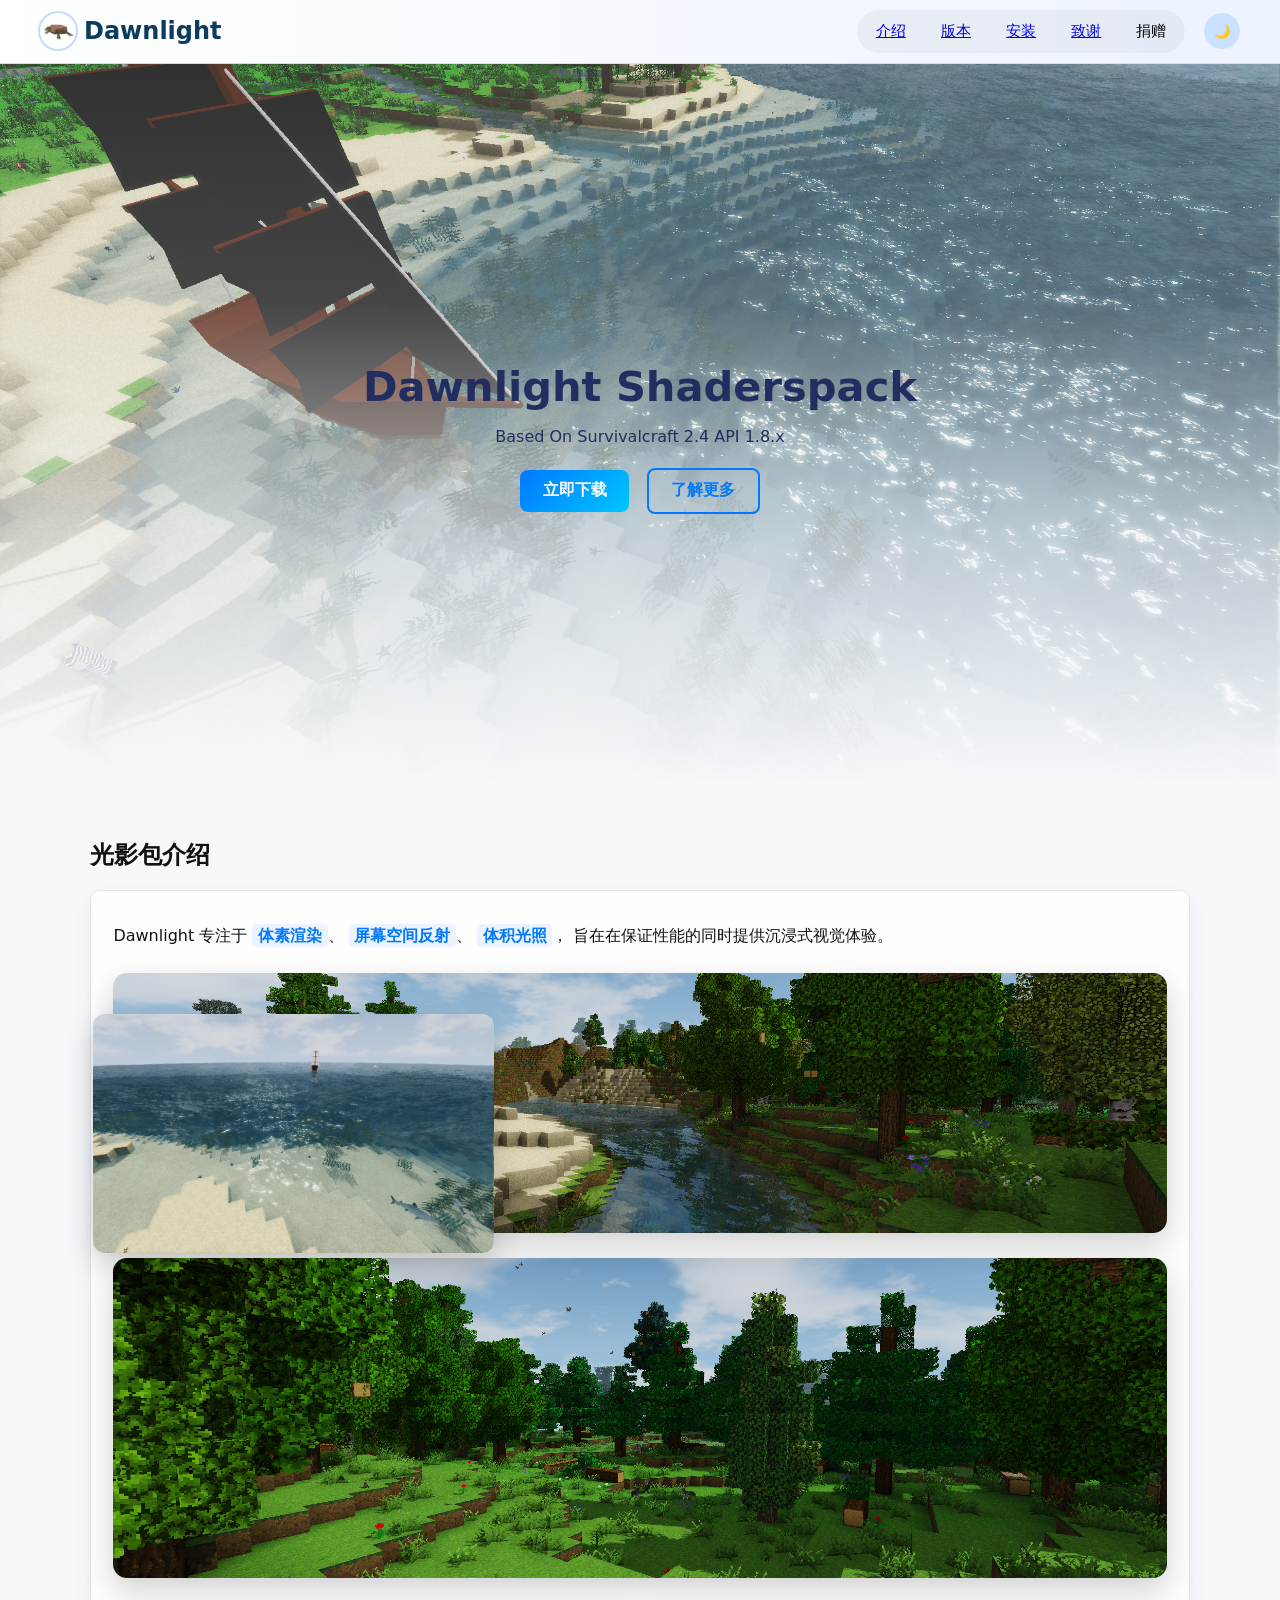
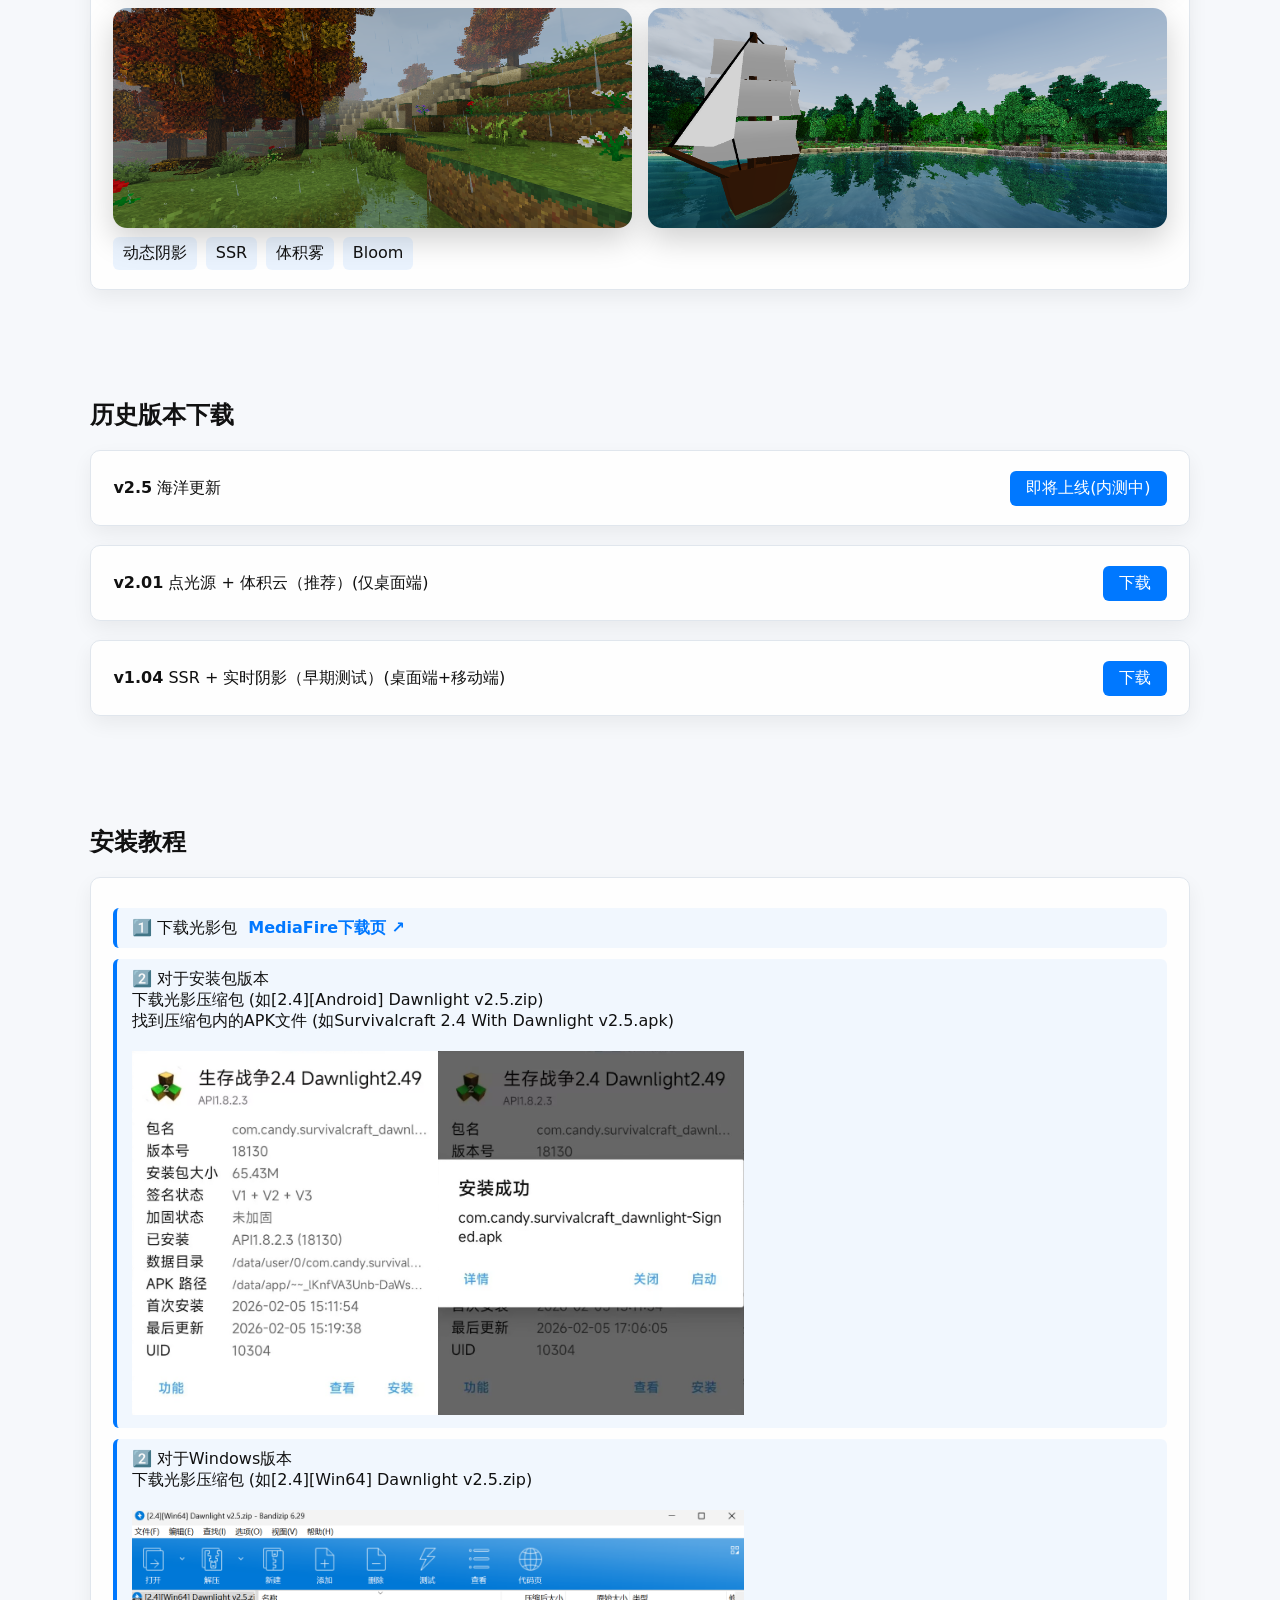
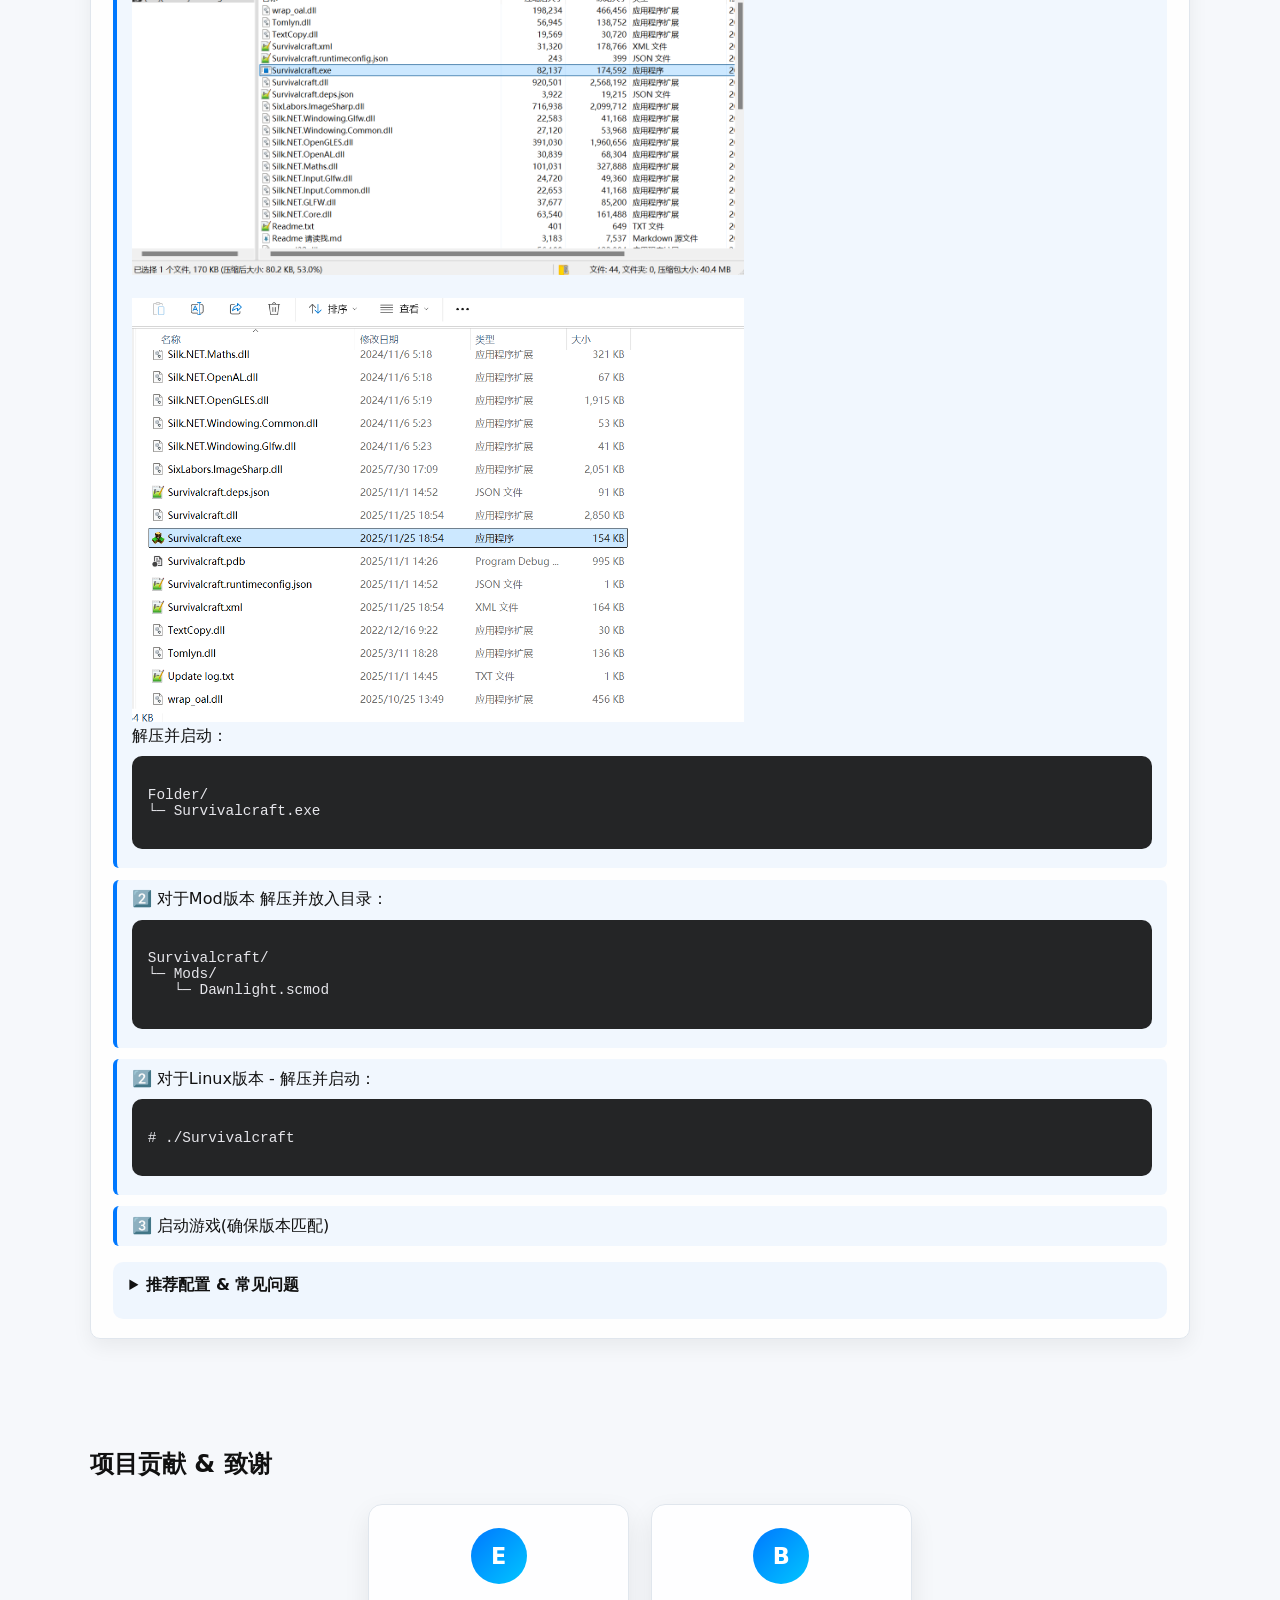
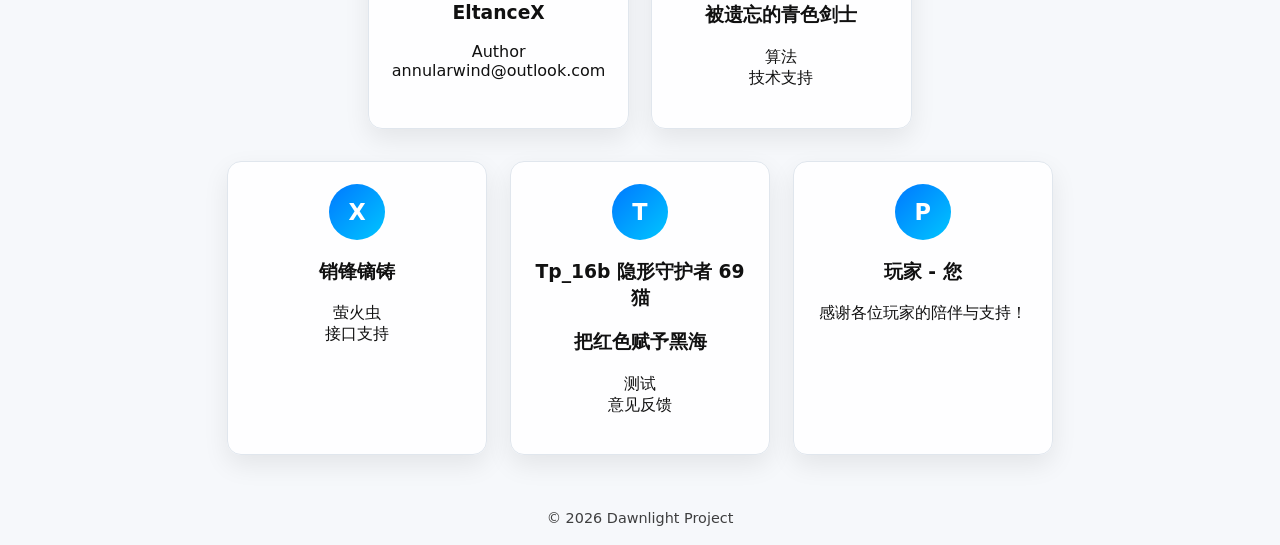
==== html/index.html @ 961d0b9d "Dawnlight Webpage" ====
<!DOCTYPE html>
<html lang="zh-CN">
<head>
  <meta charset="UTF-8">
  <title>Dawnlight 光影包</title>
  <link rel="stylesheet" href="/css/styles.css">
  <link rel="icon" href="/icon/favicon.ico" type="image/x-icon">
</head>

<body>
<header class="topbar">
  <div class="topbar-inner">
<div class="topbar-left">
  <a class="logo" href="#">
    <img src="/icon/icon.png" alt="VoxelShader Logo">
    <span>Dawnlight</span>
  </a>
</div>

<div class="topbar-right">
  <nav class="nav">
    <a href="#intro">介绍</a>
    <a href="#versions">版本</a>
    <a href="#install">安装</a>
    <a href="#team">致谢</a>
    <button class="nav-btn" id="modsBtn">捐赠</button>
  </nav>
  <button class="theme-switch" id="themeToggle" aria-label="切换主题">
    🌙
  </button>
</div>
  </div>
</header>

<main>
  <!-- Hero -->
  <section class="hero">
    <div class="hero-inner fade-in" style="color: #212e5f;">
      <h1>Dawnlight Shaderspack</h1>
      <p>Based On Survivalcraft 2.4 API 1.8.x</p>
      <div class="btn-group">
        <a class="btn primary" href="#versions">立即下载</a>
        <a class="btn outline" href="#intro">了解更多</a>
      </div>
    </div>
  </section>

  <!-- Intro -->
  <section id="intro" class="section fade-in">
    <h2>光影包介绍</h2>

    <div class="content-box">
      <p>
        Dawnlight 专注于
        <span class="keyword">体素渲染</span>、
        <span class="keyword">屏幕空间反射</span>、
        <span class="keyword">体积光照</span>，
        旨在在保证性能的同时提供沉浸式视觉体验。
      </p>






          <div class="showcase">
  <!-- 左小右大重叠 -->
  <div class="showcase-overlap">
    <img src="/pictures/demo-1.png" class="img-small">
    <img src="/pictures/demo-2.png" class="img-large">
  </div>

  <!-- 单张大图 -->
  <div class="showcase-single">
    <img src="/pictures/demo-3.png">
  </div>

  <!-- 双图并列 -->
  <div class="showcase-pair">
    <img src="/pictures/demo-4.png">
    <img src="/pictures/demo-5.png">
  </div>
</div>





      <div class="inline-points">
        <div class="inline-point">动态阴影</div>
        <div class="inline-point">SSR</div>
        <div class="inline-point">体积雾</div>
        <div class="inline-point">Bloom</div>
      </div>
    </div>




  </section>

  <!-- Versions -->
  <section id="versions" class="section fade-in">
    <h2>历史版本下载</h2>

    <div class="version-item content-box">
      <div class="version-info">
        <strong>v2.5</strong>
        <span>海洋更新</span>
      </div>
      <a class="download-btn" href="#">即将上线(内测中)</a>
    </div>

    <div class="version-item content-box">
      <div class="version-info">
        <strong>v2.01</strong>
        <span>点光源 + 体积云（推荐）(仅桌面端)</span>
      </div>
      <a class="download-btn" href="https://app.mediafire.com/folder/rivp9vtaty5hr">下载</a>
    </div>

    <div class="version-item content-box">
      <div class="version-info">
        <strong>v1.04</strong>
        <span>SSR + 实时阴影（早期测试）(桌面端+移动端)</span>
      </div>
      <a class="download-btn" href="https://app.mediafire.com/folder/rivp9vtaty5hr">下载</a>
    </div>
  </section>

  <!-- Install -->
  <section id="install" class="section fade-in">
    <h2>安装教程</h2>

    <div class="content-box install-box">

  <div class="sub-block">
    1️⃣ 下载光影包  
    <a href="https://app.mediafire.com/folder/rivp9vtaty5hr" target="_blank" class="ext-link">
      MediaFire下载页 ↗
    </a>
  </div>

  <div class="sub-block">
    2️⃣ 对于安装包版本
    <br>下载光影压缩包 (如[2.4][Android] Dawnlight v2.5.zip)
    <br>找到压缩包内的APK文件 (如Survivalcraft 2.4 With Dawnlight v2.5.apk)
    <br>
    <br><img src="/pictures/apk.png" style="width: 30%;"/><img src="/pictures/apk-installed.png" style="width: 30%;"/>
  </div>

  <div class="sub-block">
    2️⃣ 对于Windows版本
    <br>下载光影压缩包 (如[2.4][Win64] Dawnlight v2.5.zip)
    <br>
    <br><img src="/pictures/Zip-Win.png" style="width: 60%;"/>
    <br>
    <br><img src="/pictures/Folder-Win.png" style="width: 60%;"/>
    <br>解压并启动：
    <pre><code>
Folder/
└─ Survivalcraft.exe
    </code></pre>
  </div>

  <div class="sub-block">
    2️⃣ 对于Mod版本 解压并放入目录：
    <pre><code>
Survivalcraft/
└─ Mods/
   └─ Dawnlight.scmod
    </code></pre>
  </div>

  <div class="sub-block">
    2️⃣ 对于Linux版本 - 解压并启动：
    <pre><code>
# ./Survivalcraft
    </code></pre>
  </div>

  <div class="sub-block">
    3️⃣ 启动游戏(确保版本匹配)
  </div>

  <details class="install-more">
    <summary>推荐配置 & 常见问题</summary>

    <p>推荐配置：</p>
    <pre><code>
CPU:
AMD Ryzen 5 6600H
Intel i5-12500H

内存:
12GB DDR4 3200

显卡:
NVIDIA 1060
AMD RX580
Intel Arc A580

光影配置:
ViewDistance = 368
Shadow = ON
VolumetricLight = ON
WaterEffect = ON
    </code></pre>

    <p> 菜单快捷键: U (暂不支持更改)</p>

    <p> 若视觉上屏幕过亮或对比度过高，可以在设置中切换Tonemapping(色调映射) </p>

    <p>
      若出现性能问题，请参考  
      <a href="https://example.com/faq" target="_blank" class="ext-link">
        性能优化指南 ↗
      </a>
    </p>
  </details>

</div>

  </section>

  <!-- Team -->
  <section id="team" class="section fade-in">
    <h2>项目贡献 & 致谢</h2>

    <div class="team-wrapper">
  <!-- 上排：2 个 -->
  <div class="team-row row-2">
    <div class="team-card">
      <div class="avatar">E</div>
      <h3>EltanceX</h3>
      <p>Author<br>annularwind@outlook.com</p>
    </div>

    <div class="team-card">
      <div class="avatar">B</div>
      <h3>被遗忘的青色剑士</h3>
      <p>算法<br>技术支持</p>
    </div>
  </div>

  <!-- 下排：3 个 -->
  <div class="team-row row-3">
    <div class="team-card">
      <div class="avatar">X</div>
      <h3>销锋镝铸</h3>
      <p>萤火虫<br>接口支持</p>
    </div>

    <div class="team-card">
      <div class="avatar">T</div>
      <h3>Tp_16b 隐形守护者 69猫</h3>
      <h3>把红色赋予黑海</h3>
      <p>测试<br>意见反馈</p>
    </div>

    <div class="team-card">
      <div class="avatar">P</div>
      <h3>玩家 - 您</h3>
      <p>感谢各位玩家的陪伴与支持！<br></p>
    </div>
  </div>
</div>

  </section>
</main>

<div class="modal-overlay" id="modsModal">
  <div class="modal">
    <div class="modal-header">
      <h2>捐赠</h2>
      <button class="modal-close" id="closeModal">✕</button>
    </div>

    <div class="modal-body">

      <button class="expand-btn" id="expandList2">
        展开赞赏码 ▼
      </button>

      <div class="mods-list" id="modsList2">
        <div class="mod-item">
          <img src="/pictures/donate.jpg" style="width: 200px; height: 200px;"/>
        </div>
      </div>

    </div>

    <div class="modal-body">

      <button class="expand-btn" id="expandList">
        展开赞赏列表(不定期更新) ▼
      </button>

      <div class="mods-list" id="modsList">
        <div class="mod-item">
          <strong>VoxelPhysics</strong>
          <span>-</span>
          <span>1970-01-01</span>
        </div>

        <!-- <div class="mod-item">
          <strong>DynamicWeather</strong>
          <span>v1.4.3</span>
          <span>2025-12-02</span>
        </div>

        <div class="mod-item">
          <strong>UltraTerrain</strong>
          <span>v3.0.1</span>
          <span>2026-01-28</span>
        </div> -->
      </div>

    </div>
  </div>
</div>


<footer class="footer">
  © 2026 Dawnlight Project
</footer>

<script>
  const themeToggle = document.getElementById("themeToggle");
  themeToggle.onclick = () => {
    document.body.classList.toggle("dark-theme");
  };

  const observer = new IntersectionObserver(entries => {
    entries.forEach(entry => {
      if (entry.isIntersecting) {
        entry.target.classList.add("show");
      }
    });
  });

  document.querySelectorAll(".fade-in").forEach(el => observer.observe(el));



  const modsBtn = document.getElementById("modsBtn");
const modal = document.getElementById("modsModal");
const closeModal = document.getElementById("closeModal");
const closeModal2 = document.getElementById("closeModal2");
const expandBtn = document.getElementById("expandList");
const expandBtn2 = document.getElementById("expandList2");
const modsList = document.getElementById("modsList");
const modsList2 = document.getElementById("modsList2");

// 打开弹窗
modsBtn.onclick = () => {
  modal.style.display = "flex";
};

// 关闭弹窗
closeModal.onclick = () => {
  modal.style.display = "none";
};

// 点击遮罩关闭
modal.onclick = (e) => {
  if (e.target === modal) {
    modal.style.display = "none";
  }
};

// 展开列表
expandBtn.onclick = () => {
  const isVisible = modsList.style.display === "flex";

  modsList.style.display = isVisible ? "none" : "flex";
  expandBtn.textContent = isVisible
    ? "展开赞赏列表 ▼"
    : "收起赞赏列表 ▲";
};

expandBtn2.onclick = () => {
  const isVisible = modsList2.style.display === "flex";

  modsList2.style.display = isVisible ? "none" : "flex";
  expandBtn2.textContent = isVisible
    ? "展开赞赏码 ▼"
    : "收起赞赏码 ▲";
};

</script>
</body>
</html>
---- css/styles.css ----
/* ===== 基础 ===== */
body {
  margin: 0;
  font-family: "Segoe UI", system-ui, sans-serif;
  background: #f6f8fb;
  color: #111;
  transition: background .3s, color .3s;
}

.dark-theme {
  background: #181820;
  color: #e6e6eb;
}

h1, h2 {
  margin-bottom: 0.8rem;
}

.section {
  max-width: 1100px;
  margin: auto;
  padding: 2.2rem 1.2rem;
}

/* ===== 顶栏 ===== */
.topbar {
  position: sticky;
  top: 0;
  z-index: 100;
  backdrop-filter: blur(10px);
  background: linear-gradient(
    to right,
    rgba(255,255,255,0.92),
    rgba(235,242,255,0.92)
  );
  border-bottom: 1px solid #ddd;
}

.dark-theme .topbar {
  background: linear-gradient(
    to right,
    rgba(24,24,32,0.95),
    rgba(32,32,48,0.95)
  );
  border-color: #333;
}

.topbar-inner {
  max-width: 1200px;
  margin: auto;
  padding: 0.6rem 1rem;
  display: flex;
  justify-content: space-between;
  align-items: center;
}

.logo {
  font-size: 1.5rem;
  font-weight: 700;
  color: #0b3c5d;
  text-decoration: none;
}

.logo {
  display: flex;
  align-items: center;
  gap: 0.5rem;
}

.logo img {
  width: 36px;
  height: 36px;
  border-radius: 50%;
  object-fit: cover;
  box-shadow: 0 0 0 2px rgba(0,120,255,0.25);
}

.dark-theme .logo {
  color: #66cfff;
}

.topbar-right {
  display: flex;
  align-items: center;
  gap: 0.6rem;
}

.dark-theme .nav {
  background: rgba(255,255,255,0.06);
}

/* 导航整体 */
.nav {
  display: flex;
  gap: 0.4rem;
  padding: 0.25rem;
  border-radius: 999px;
  background: rgba(0,0,0,0.04);
}

/* 导航按钮 */
.nav a {
  padding: 0.45rem 0.9rem;
  border-radius: 999px;
  font-size: 0.95rem;
  transition: background .2s, color .2s;
}

.nav a:hover {
  background: rgba(0,120,255,0.18);
  color: #0078ff;
}

.nav-btn {
  padding: 0.45rem 0.9rem;
  border-radius: 999px;
  border: none;
  font-size: 0.95rem;
  background: transparent;
  /* background: rgba(0,120,255,0.15); */
  /* color: #0078ff; */
  cursor: pointer;
  transition: background .2s, transform .15s;
}

.nav-btn:hover {
  color: #0078ff;
  background: rgba(0,120,255,0.25);
  transform: translateY(-1px);
}

/* ===== 主题切换按钮 ===== */
.theme-switch {
  margin-left: 0.6rem;
  width: 36px;
  height: 36px;
  border-radius: 50%;
  border: none;
  background: rgba(0,120,255,0.15);
  color: #0078ff;
  cursor: pointer;
  transition: transform .15s, background .2s;
}

.theme-switch:hover {
  transform: rotate(10deg);
  background: rgba(0,120,255,0.25);
}

.hero {
  position: relative;
  min-height: 80vh;
  background:
    url("/pictures/Survivalcraft-Dawnlight.png") center / cover no-repeat;
  display: flex;
  align-items: center;
  justify-content: center;
  text-align: center;
  overflow: hidden;
}

/* 白色渐变遮挡层 */
.hero::before {
  content: "";
  position: absolute;
  inset: 0;
  background: linear-gradient(
    to bottom,
    #f6f8fb2c,
    #f6f8fb42,
    #f6f8fbb5,
    #f6f8fb
  );
  z-index: 0;
}

.hero-inner {
  position: relative;
  z-index: 1;
  color: #111;
}

.dark-theme .hero::before {
  background: linear-gradient(
    to bottom,
    rgba(24,24,32,0.2),
    rgba(24,24,32,0.7),
    rgba(24,24,32,0.95)
  );
}

.dark-theme .hero-inner {
  color: #fff;
}


.hero-inner h1 {
  font-size: 2.6rem;
}

/* ===== 按钮 ===== */
.btn {
  padding: 0.65rem 1.4rem;
  border-radius: 8px;
  font-weight: 600;
  text-decoration: none;
  margin: 0.4rem;
  display: inline-block;
}

.btn.primary {
  background: linear-gradient(135deg, #0078ff, #00c6ff);
  color: #fff;
}

.btn.primary:hover {
  box-shadow: 0 10px 26px rgba(0,120,255,0.5);
}

.btn.outline {
  border: 2px solid #0078ff;
  color: #0078ff;
}

/* ===== 内容容器 ===== */
.content-box {
  background: rgba(255,255,255,0.85);
  border: 1px solid #e0e6ed;
  border-radius: 10px;
  padding: 1.2rem 1.4rem;
  margin: 1.2rem 0;
  box-shadow: 0 8px 20px rgba(0,0,0,0.06);
}

.dark-theme .content-box {
  background: rgba(32,32,44,0.85);
  border-color: #2f3440;
}


/* ===== 强调 ===== */
.keyword {
  color: #0078ff;
  font-weight: 600;
  background: rgba(0,120,255,0.08);
  padding: 0.1em 0.35em;
  border-radius: 4px;
}




.showcase {
  display: flex;
  flex-direction: column;
  gap: 1.6rem;
  margin-top: 1.6rem;
}

/* 公共图片卡片 */
.showcase img {
  width: 100%;
  border-radius: 14px;
  box-shadow: 0 12px 30px rgba(0,0,0,0.18);
}

/* 左小 + 右大 */
.showcase-overlap {
  position: relative;
  height: 260px;
}

.showcase-overlap .img-large {
  height: 100%;
  object-fit: cover;
}

.showcase-overlap .img-small {
  position: absolute;
  width: 38%;
  left: -20px;
  bottom: -20px;
  border-radius: 12px;
  z-index: 2;
}

/* 单图 */
.showcase-single img {
  height: 320px;
  object-fit: cover;
}

/* 双图 */
.showcase-pair {
  display: grid;
  grid-template-columns: 1fr 1fr;
  gap: 1rem;
}

.showcase-pair img {
  height: 220px;
  object-fit: cover;
}








/* ===== 行内分点 ===== */
.inline-points {
  display: flex;
  flex-wrap: wrap;
  gap: 0.6rem;
  margin-top: 0.6rem;
}

.inline-point {
  padding: 0.35rem 0.6rem;
  border-radius: 6px;
  background: rgba(0,120,255,0.08);
}

/* ===== 版本 ===== */
.version-item {
  display: flex;
  justify-content: space-between;
  align-items: center;
}

.download-btn {
  background: #0078ff;
  color: #fff;
  padding: 0.45rem 1rem;
  border-radius: 6px;
  text-decoration: none;
}

.download-btn:hover {
  background: #005fcc;
  box-shadow: 0 6px 16px rgba(0,120,255,0.45);
}

/* ===== 子块 ===== */
.sub-block {
  border-left: 4px solid #0078ff;
  background: rgba(0,120,255,0.05);
  padding: 0.6rem 0.9rem;
  margin: 0.7rem 0;
  border-radius: 6px;
}


/* 代码块 */
pre {
  background: rgba(0,0,0,0.85);
  color: #e6e6eb;
  padding: 0.9rem 1rem;
  border-radius: 10px;
  overflow-x: auto;
  margin: 0.6rem 0;
  font-size: 0.9rem;
}

/* 外部链接 */
.ext-link {
  margin-left: 0.4rem;
  color: #0078ff;
  font-weight: 600;
  text-decoration: none;
}

.ext-link:hover {
  text-decoration: underline;
}

/* 下拉框 */
.install-more {
  margin-top: 1rem;
  padding: 0.8rem 1rem;
  border-radius: 10px;
  background: rgba(0,120,255,0.06);
}

.install-more summary {
  cursor: pointer;
  font-weight: 600;
  margin-bottom: 0.6rem;
}


/* ===== 动画 ===== */
.fade-in {
  opacity: 0;
  transform: translateY(30px);
  transition: opacity .6s ease, transform .6s ease;
}

.fade-in.show {
  opacity: 1;
  transform: translateY(0);
}

/* ===== Footer ===== */
.footer {
  text-align: center;
  padding: 1.2rem;
  font-size: 0.9rem;
  opacity: 0.8;
}








/* .team-grid {
  display: grid;
  grid-template-columns: repeat(auto-fit, minmax(220px, 1fr));
  gap: 1.2rem;
  margin-top: 1.2rem;
} */

/* .team-grid.fixed-5 {
  display: grid;
  grid-template-columns: repeat(6, 1fr);
  gap: 1.4rem;
  padding: 0 2rem; 
}

.team-grid.fixed-5 .team-card:nth-child(1),
.team-grid.fixed-5 .team-card:nth-child(2) {
  grid-column: span 3;
}

.team-grid.fixed-5 .team-card:nth-child(n+3) {
  grid-column: span 2;
}

.team-card {
  min-height: 220px;
} */

.team-wrapper {
  display: flex;
  flex-direction: column;
  gap: 2rem;
  margin-top: 1.5rem;
}

/* 公共行样式 */
.team-row {
  display: flex;
  justify-content: center;
  gap: 1.4rem;
  padding: 0 2rem; /* 左右留白 */
}

/* 控制整体宽度（关键） */
.team-row.row-2 {
  max-width: 520px;
  margin: 0 auto;
}

.team-row.row-3 {
  max-width: 720px;
  margin: 0 auto;
}

/* 卡片统一尺寸 */
.team-card {
  width: 220px;
  flex-shrink: 0;
}


.team-card {
  background: rgba(255,255,255,0.9);
  border: 1px solid #e0e6ed;
  border-radius: 14px;
  padding: 1.4rem 1.2rem;
  text-align: center;
  box-shadow: 0 10px 26px rgba(0,0,0,0.08);
  transition: transform .25s, box-shadow .25s;
}

.team-card:hover {
  transform: translateY(-6px);
  box-shadow: 0 18px 40px rgba(0,120,255,0.25);
}

.dark-theme .team-card {
  background: rgba(32,32,44,0.9);
  border-color: #2f3440;
}

.avatar {
  width: 56px;
  height: 56px;
  margin: 0 auto 0.6rem;
  border-radius: 50%;
  background: linear-gradient(135deg, #0078ff, #00c6ff);
  color: #fff;
  font-weight: 700;
  font-size: 1.4rem;
  display: flex;
  align-items: center;
  justify-content: center;
}



















/* Window */
/* ===== 遮罩层 ===== */
.modal-overlay {
  position: fixed;
  inset: 0;
  background: rgba(0,0,0,0.45);
  backdrop-filter: blur(6px);
  display: none;
  align-items: center;
  justify-content: center;
  z-index: 999;
}

/* ===== 弹窗主体 ===== */
.modal {
  width: 90%;
  max-width: 700px;
  background: rgba(255,255,255,0.95);
  border-radius: 18px;
  padding: 1.8rem;
  box-shadow: 0 20px 60px rgba(0,0,0,0.35);
  animation: modalPop .25s ease;
}

.dark-theme .modal {
  background: rgba(32,32,44,0.95);
}

/* 弹窗动画 */
@keyframes modalPop {
  from { transform: scale(.92); opacity: 0; }
  to { transform: scale(1); opacity: 1; }
}

/* Header */
.modal-header {
  display: flex;
  justify-content: space-between;
  align-items: center;
}

.modal-close {
  border: none;
  background: none;
  font-size: 1.3rem;
  cursor: pointer;
}

/* 展开按钮 */
.expand-btn {
  margin: 1.2rem 0;
  padding: 0.5rem 1rem;
  border-radius: 8px;
  border: none;
  background: #0078ff;
  color: #fff;
  cursor: pointer;
}

/* 默认隐藏列表 */
.mods-list {
  display: none;
  flex-direction: column;
  gap: 0.8rem;
}

/* 模组条目 */
.mod-item {
  display: grid;
  grid-template-columns: 1fr auto auto;
  gap: 1rem;
  padding: 0.6rem 0.8rem;
  border-radius: 10px;
  background: rgba(0,120,255,0.08);
  font-size: 0.9rem;
}
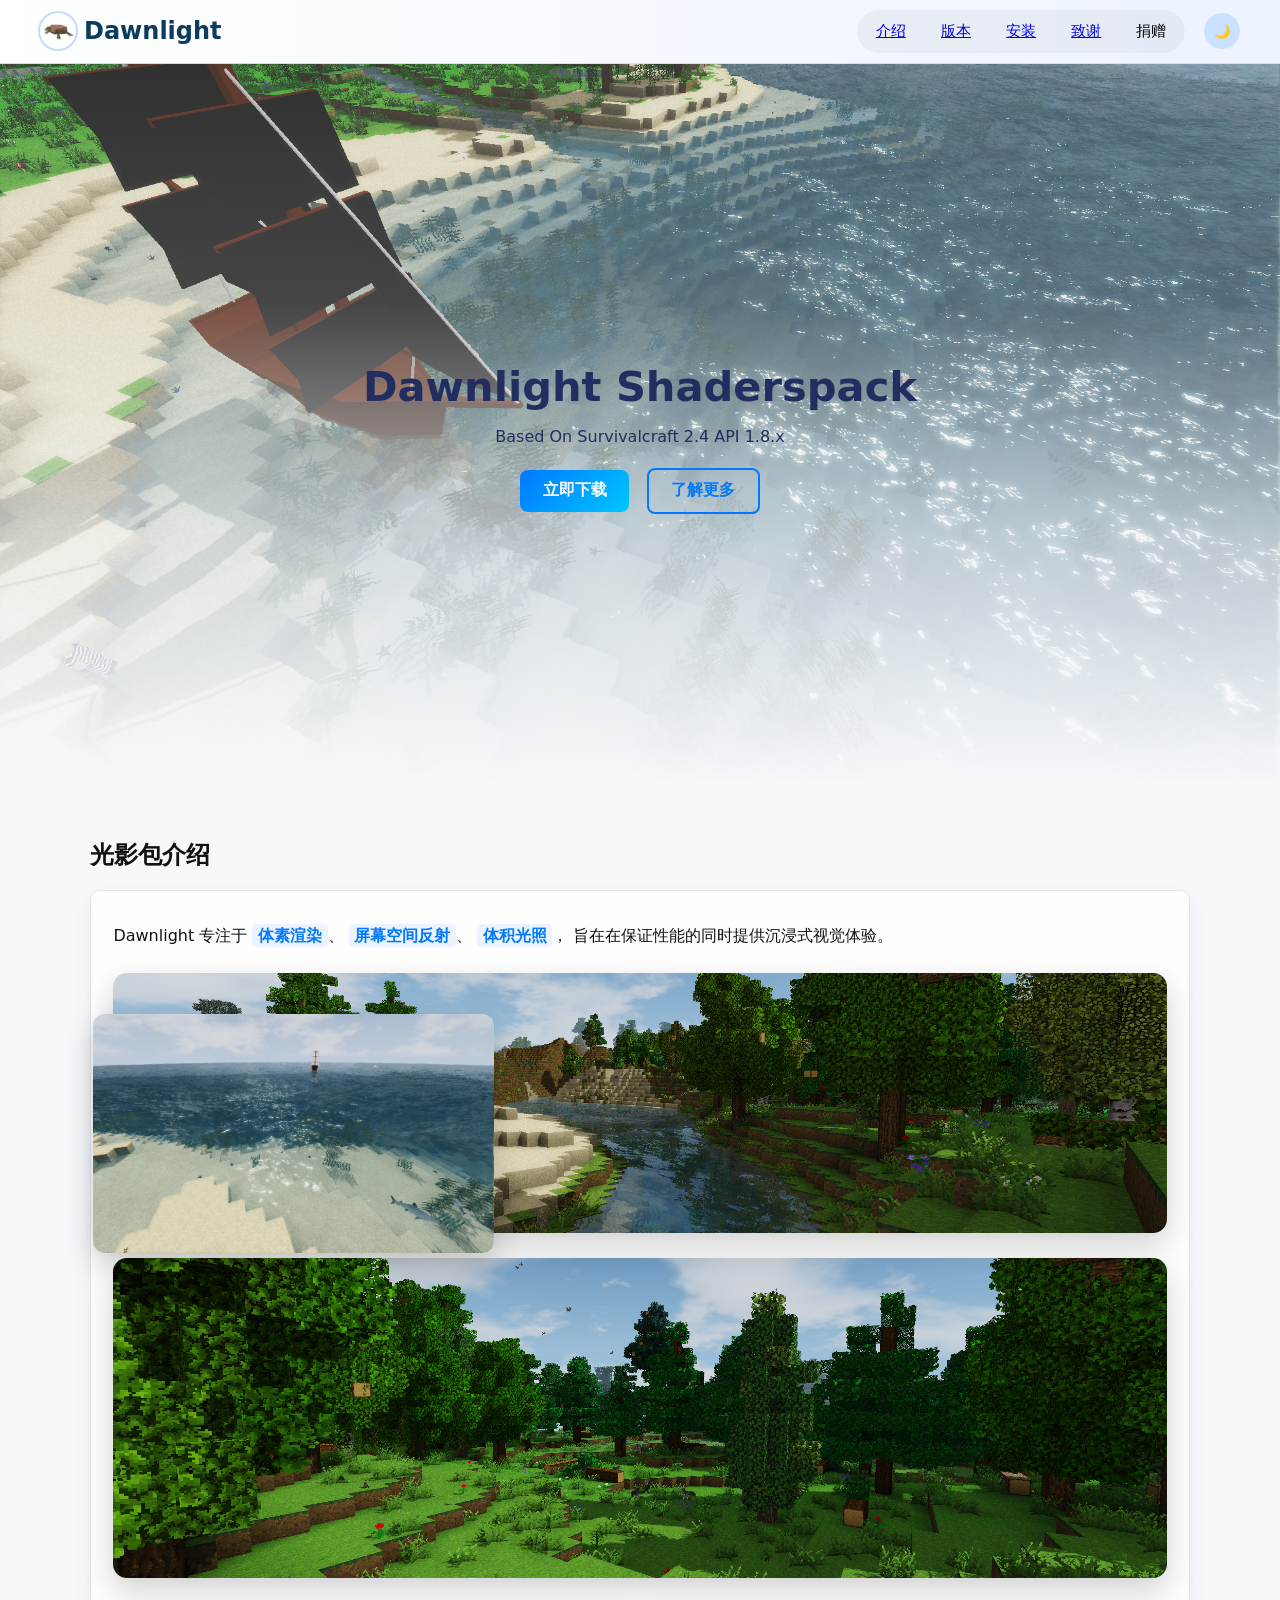
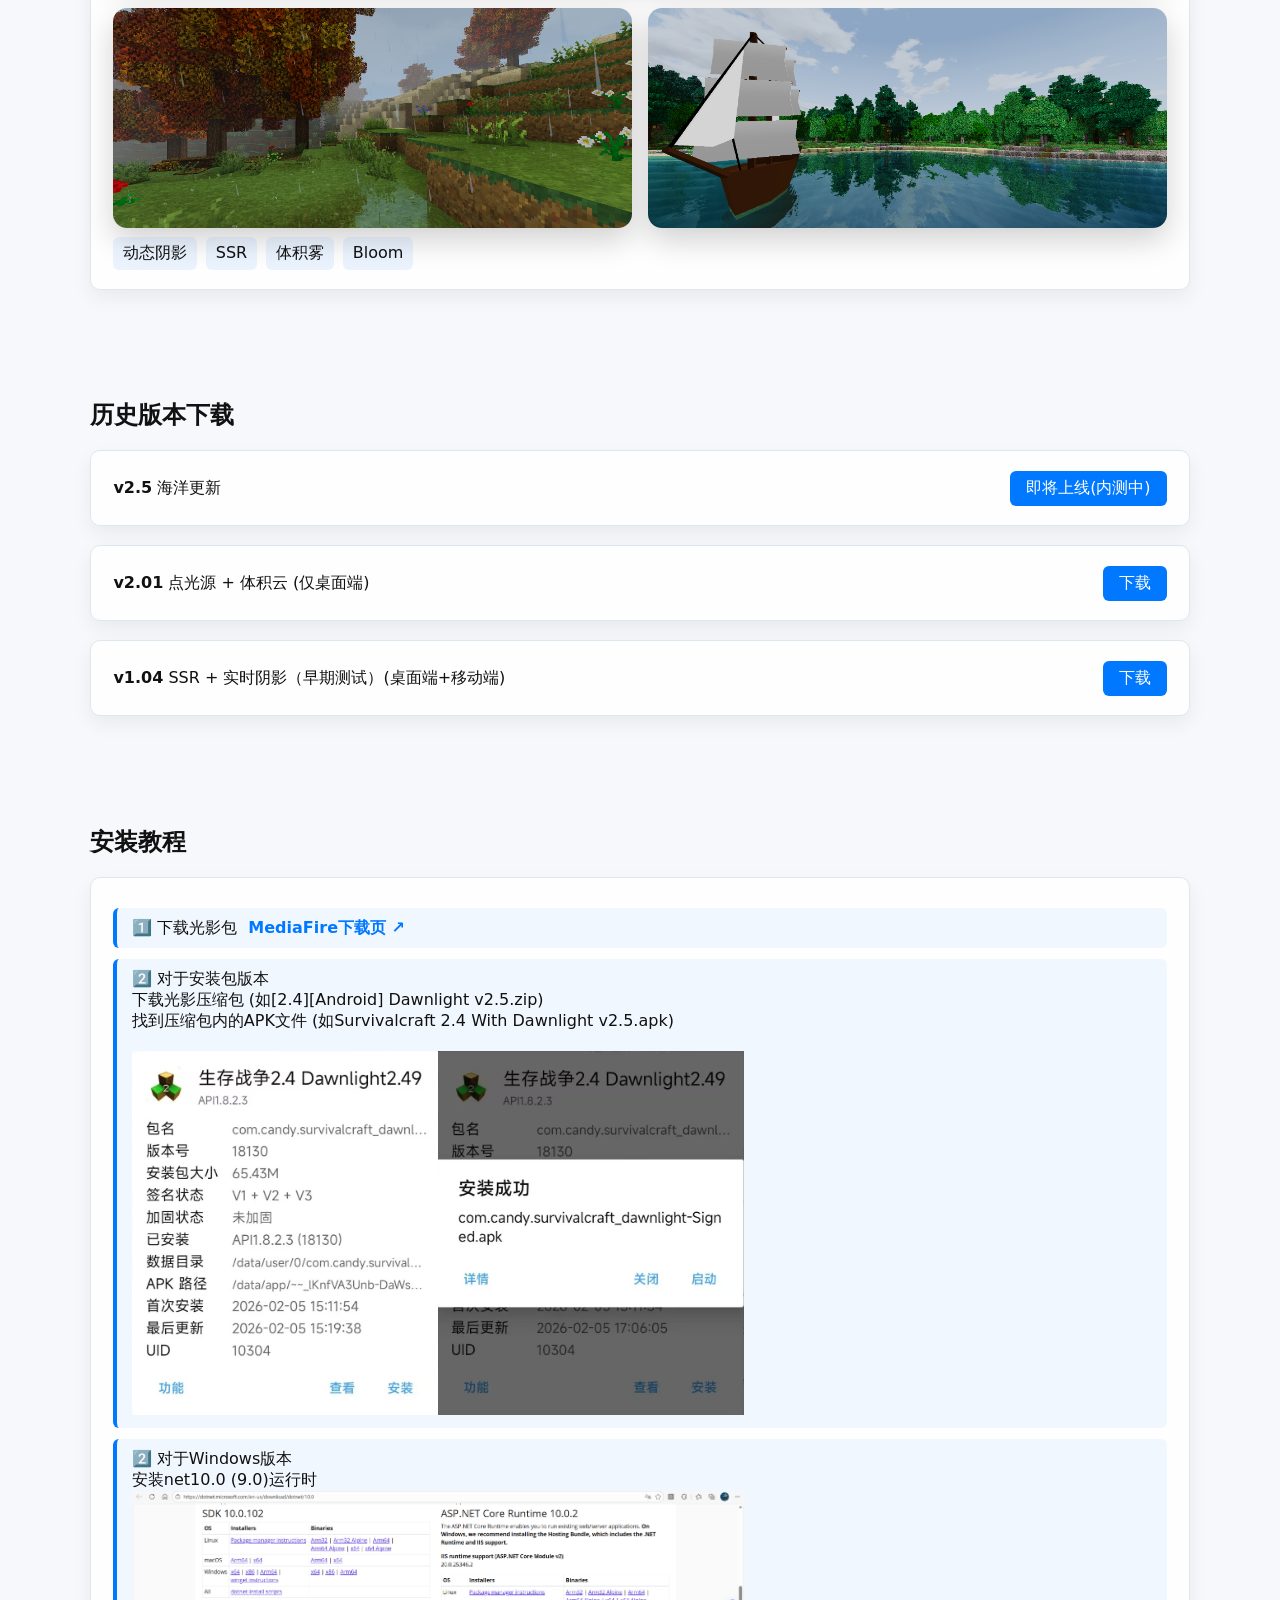
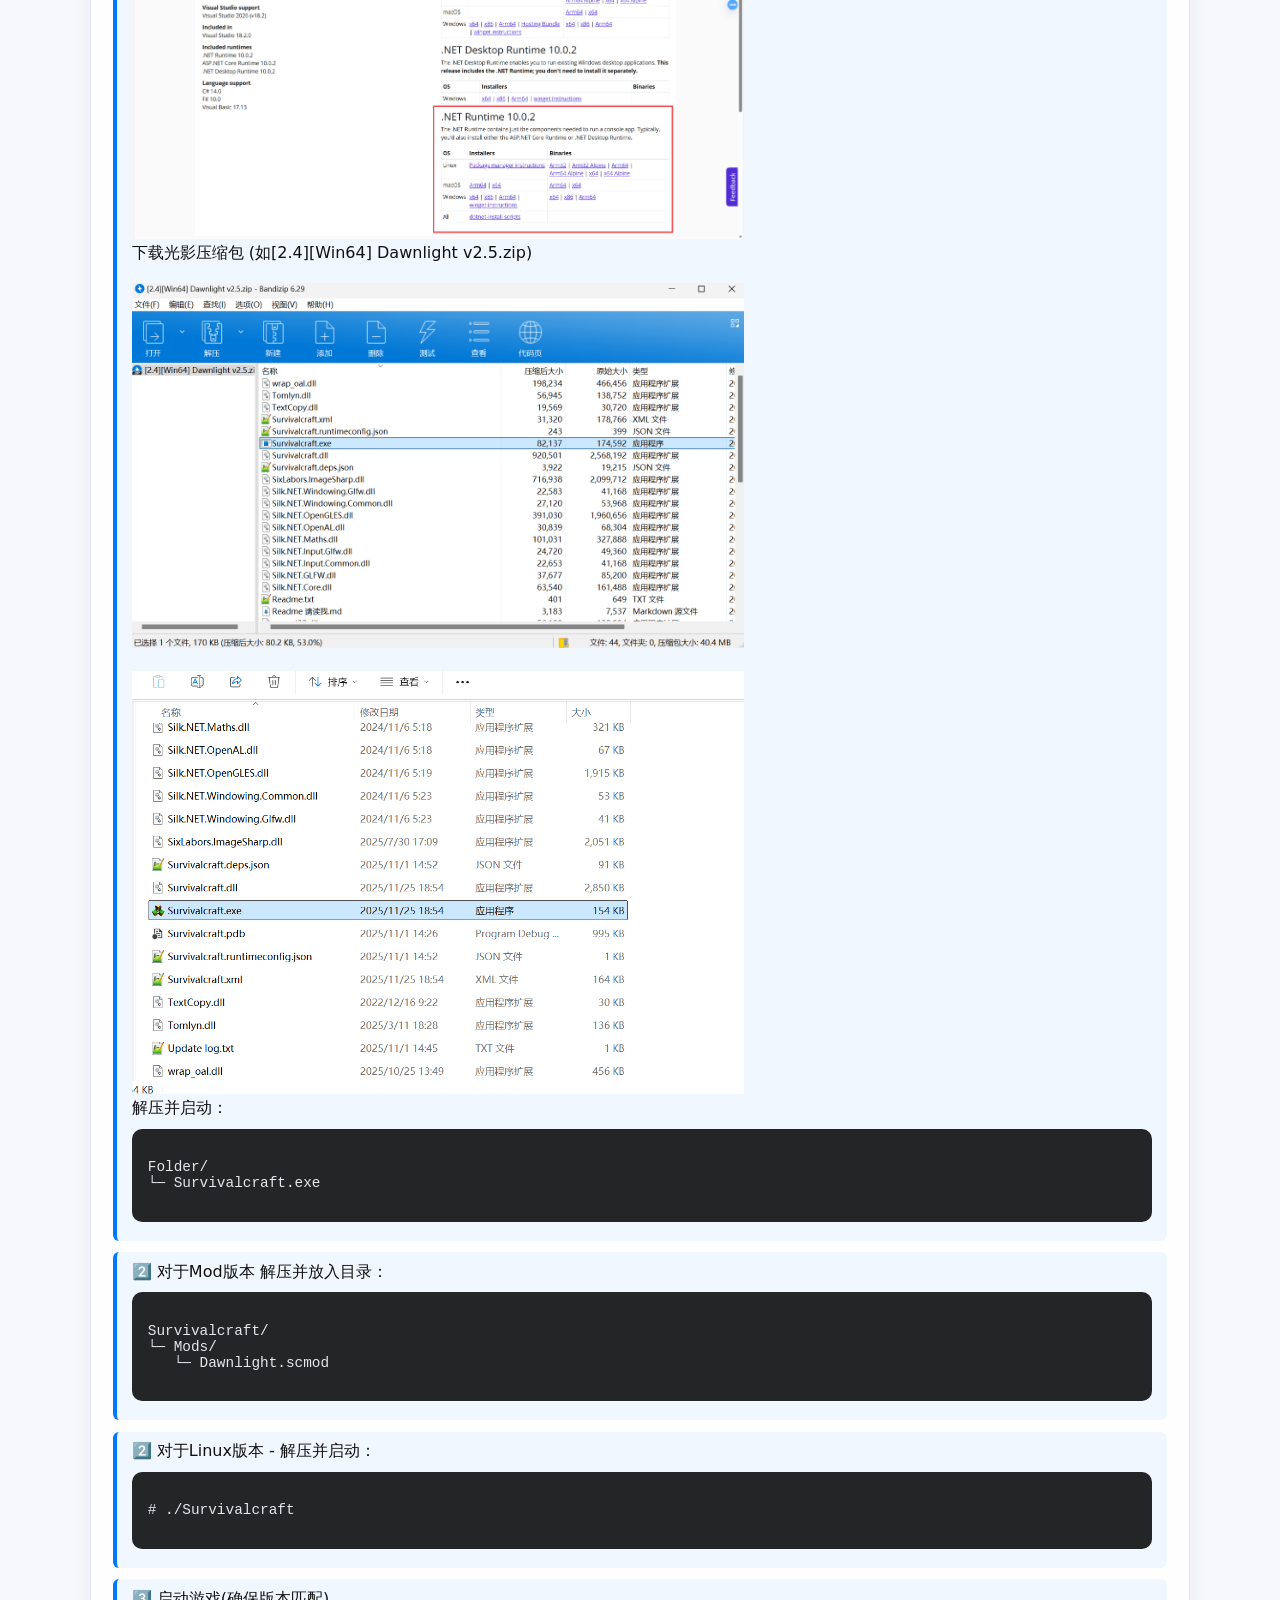
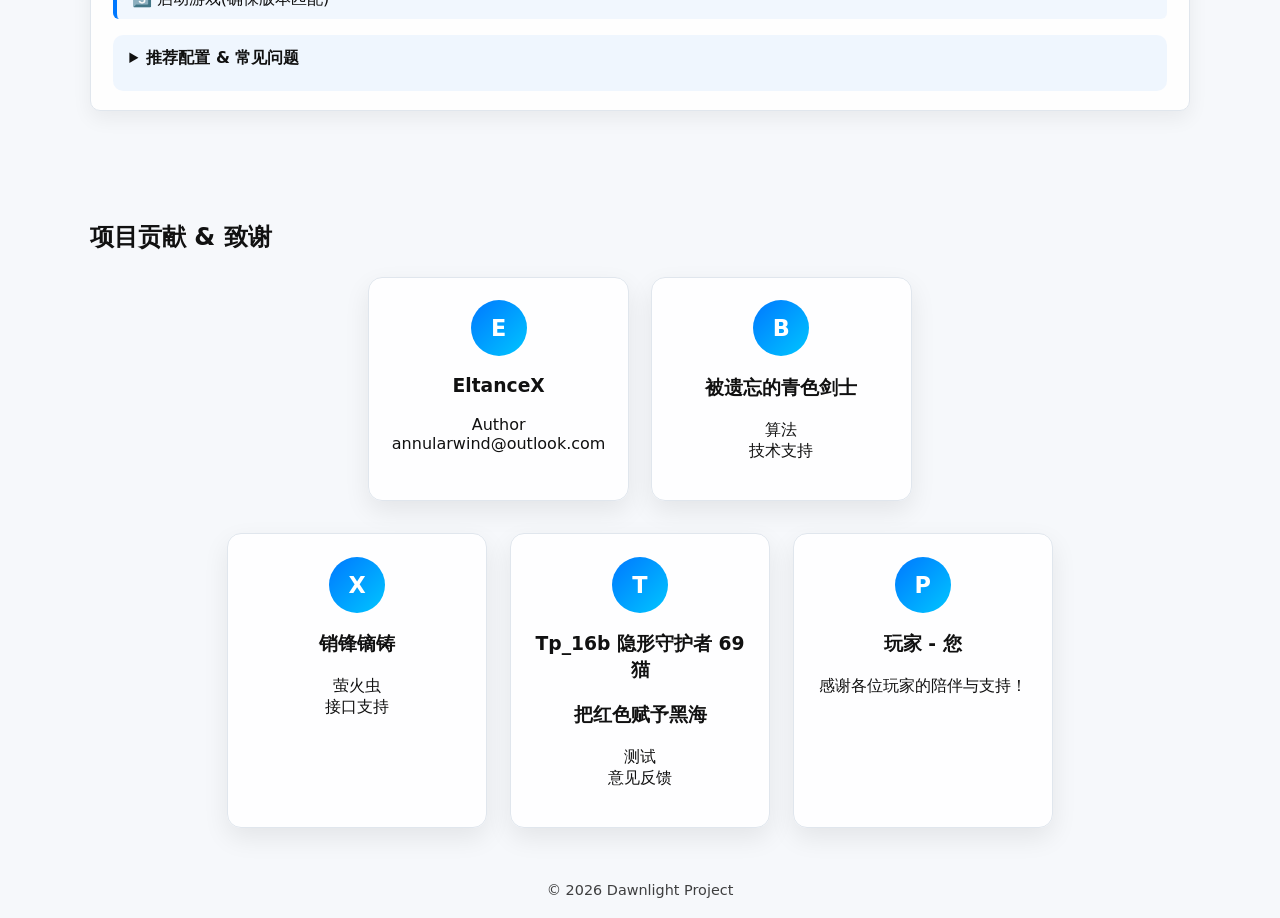
==== commit db48d6e6: "Update Tutorial" ====
--- a/html/index.html
+++ b/html/index.html
@@ -2,7 +2,8 @@
 <html lang="zh-CN">
 <head>
   <meta charset="UTF-8">
-  <title>Dawnlight 光影包</title>
+  <title>Dawnlight Shaderspack</title>
+  <!-- <title>Dawnlight 光影包</title> -->
   <link rel="stylesheet" href="/css/styles.css">
   <link rel="icon" href="/icon/favicon.ico" type="image/x-icon">
 </head>
@@ -114,7 +115,7 @@
     <div class="version-item content-box">
       <div class="version-info">
         <strong>v2.01</strong>
-        <span>点光源 + 体积云（推荐）(仅桌面端)</span>
+        <span>点光源 + 体积云 (仅桌面端)</span>
       </div>
       <a class="download-btn" href="https://app.mediafire.com/folder/rivp9vtaty5hr">下载</a>
     </div>
@@ -151,6 +152,8 @@
 
   <div class="sub-block">
     2️⃣ 对于Windows版本
+    <br>安装net10.0 (9.0)运行时
+    <br><img src="/pictures/Runtime-Win.png" style="width: 60%;"/>
     <br>下载光影压缩包 (如[2.4][Win64] Dawnlight v2.5.zip)
     <br>
     <br><img src="/pictures/Zip-Win.png" style="width: 60%;"/>
